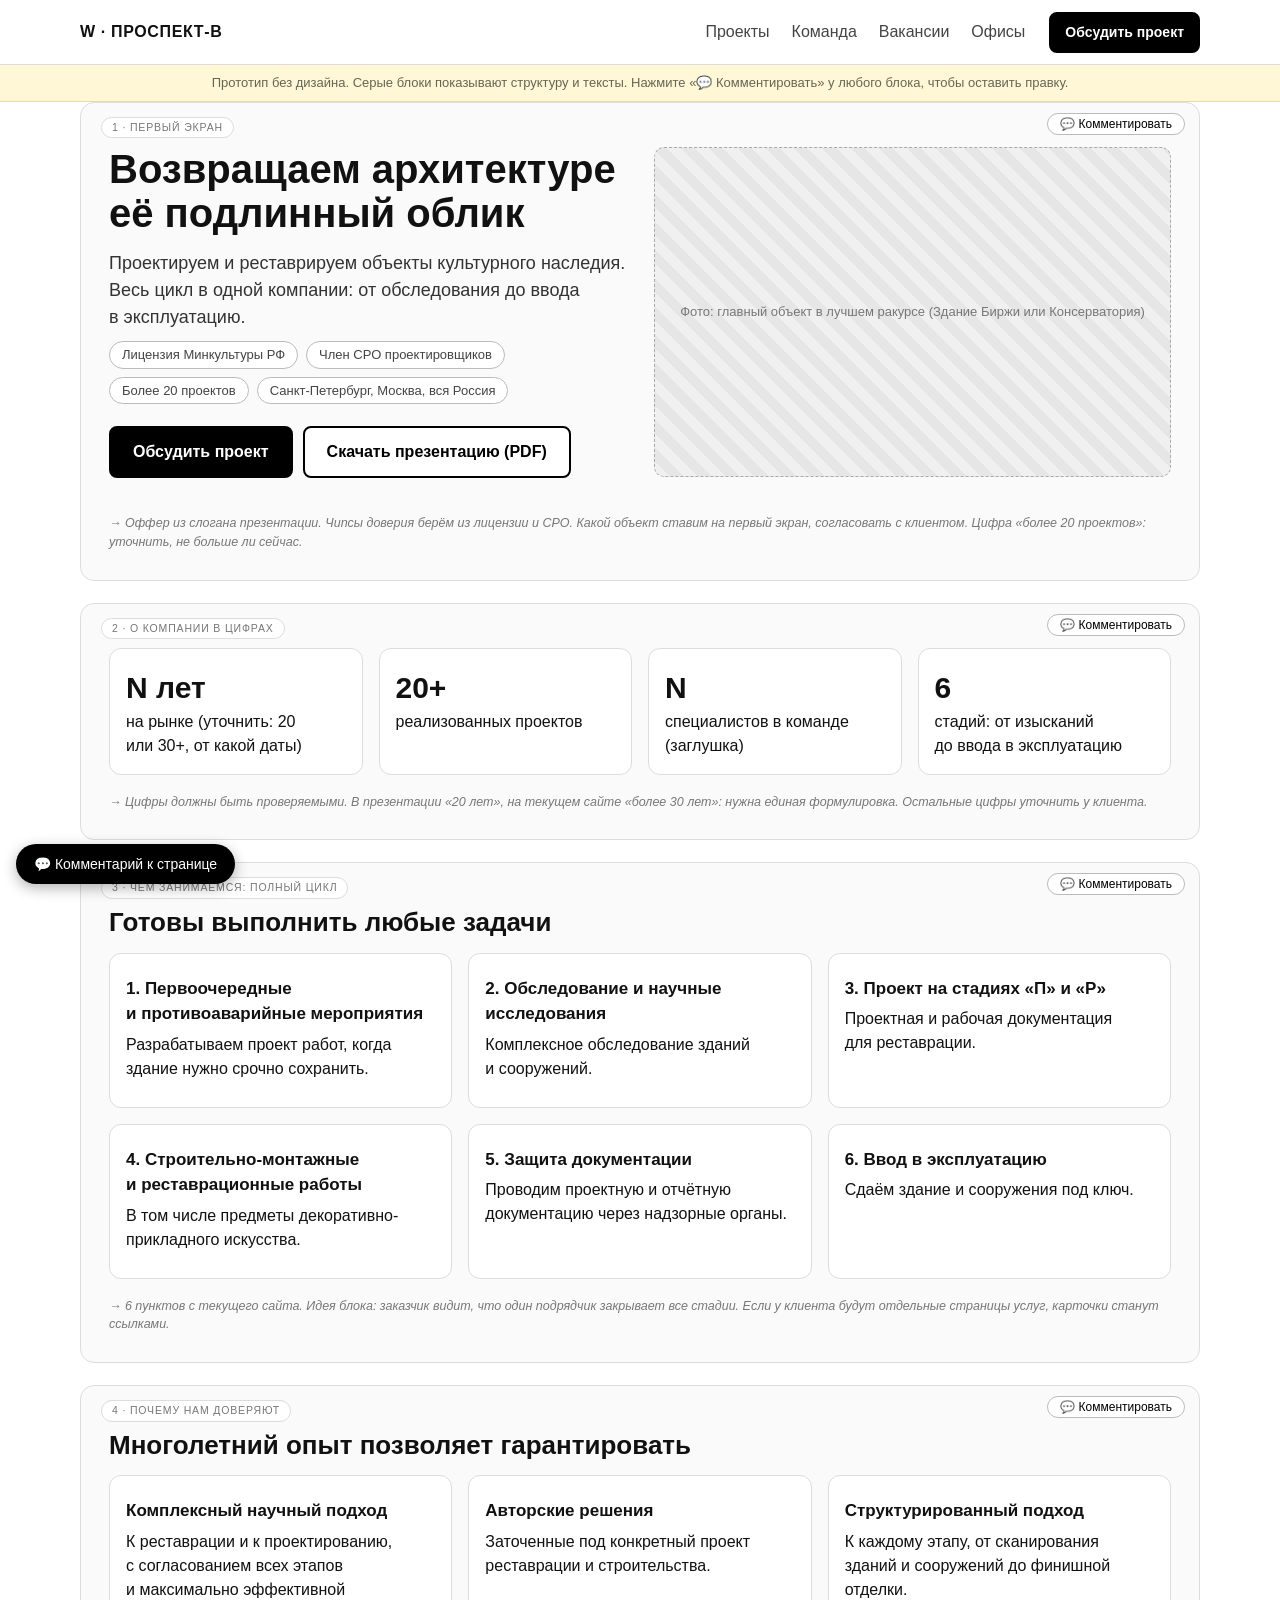
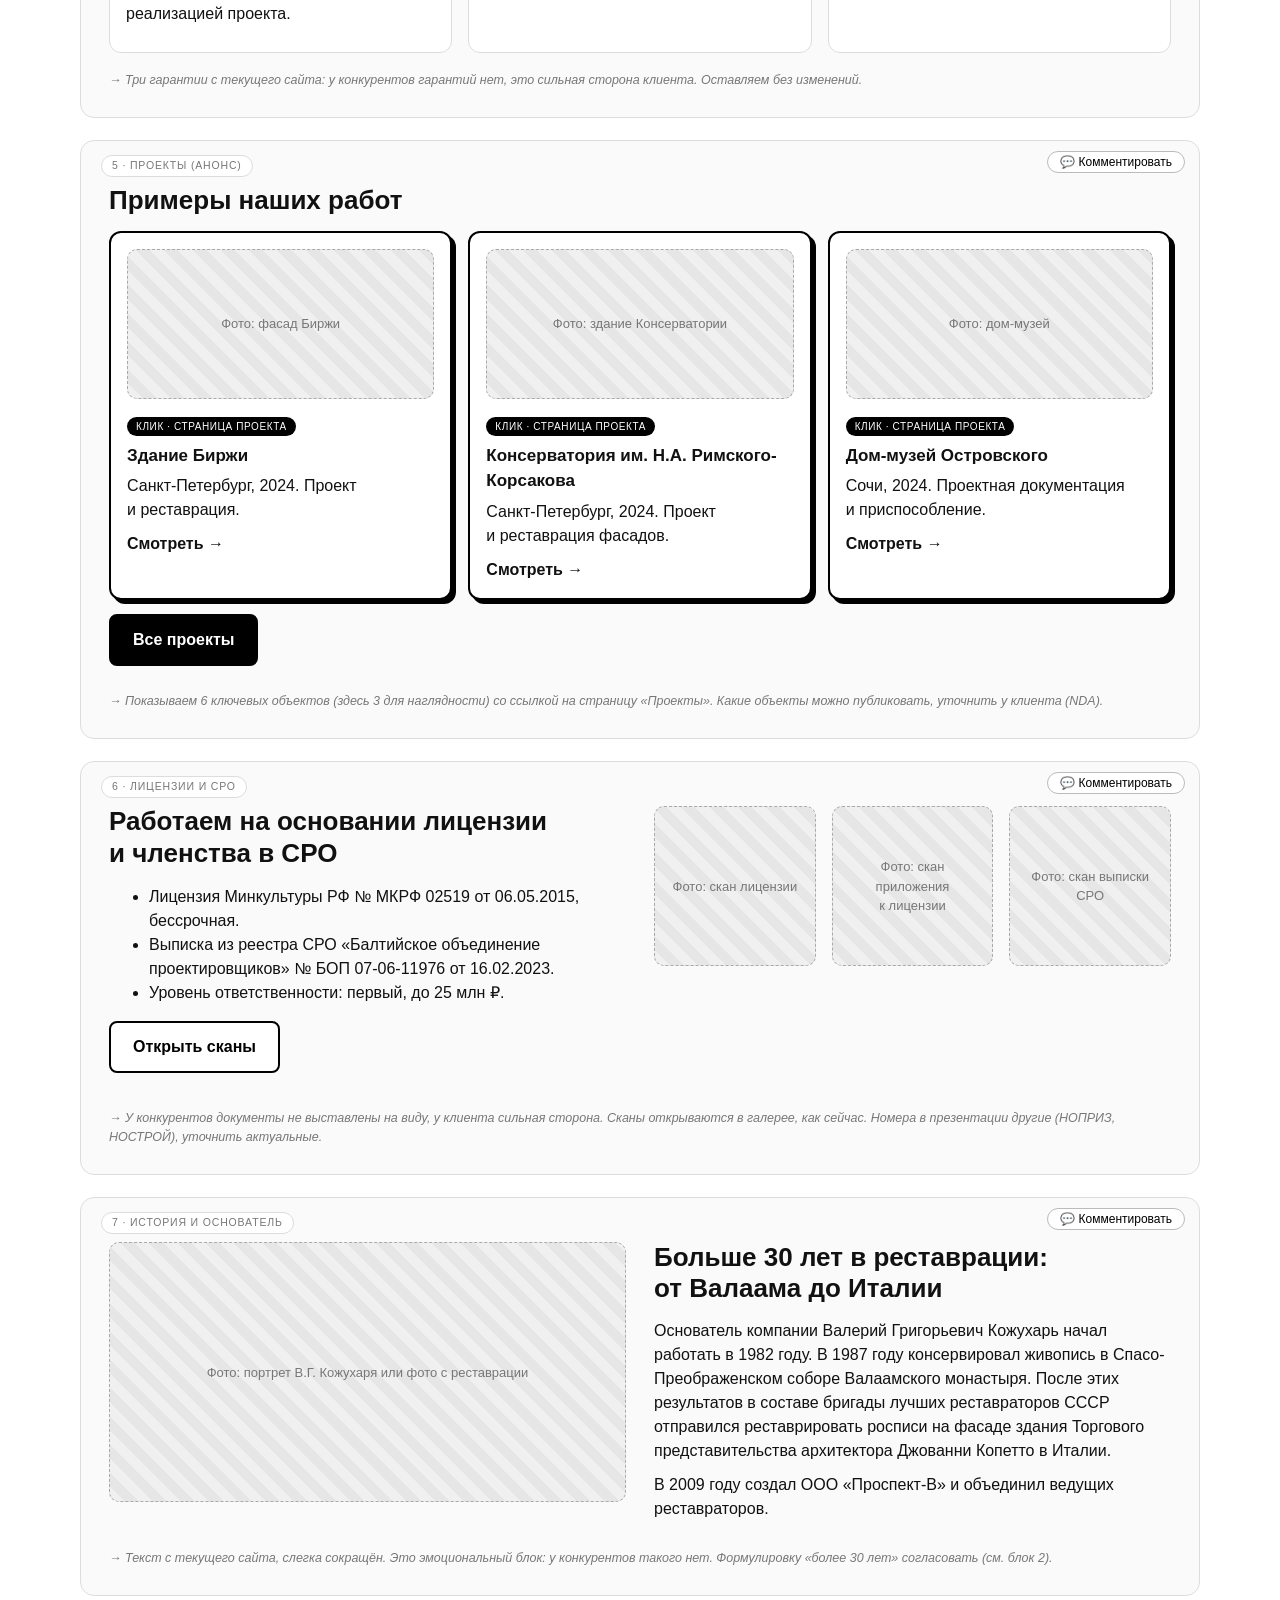
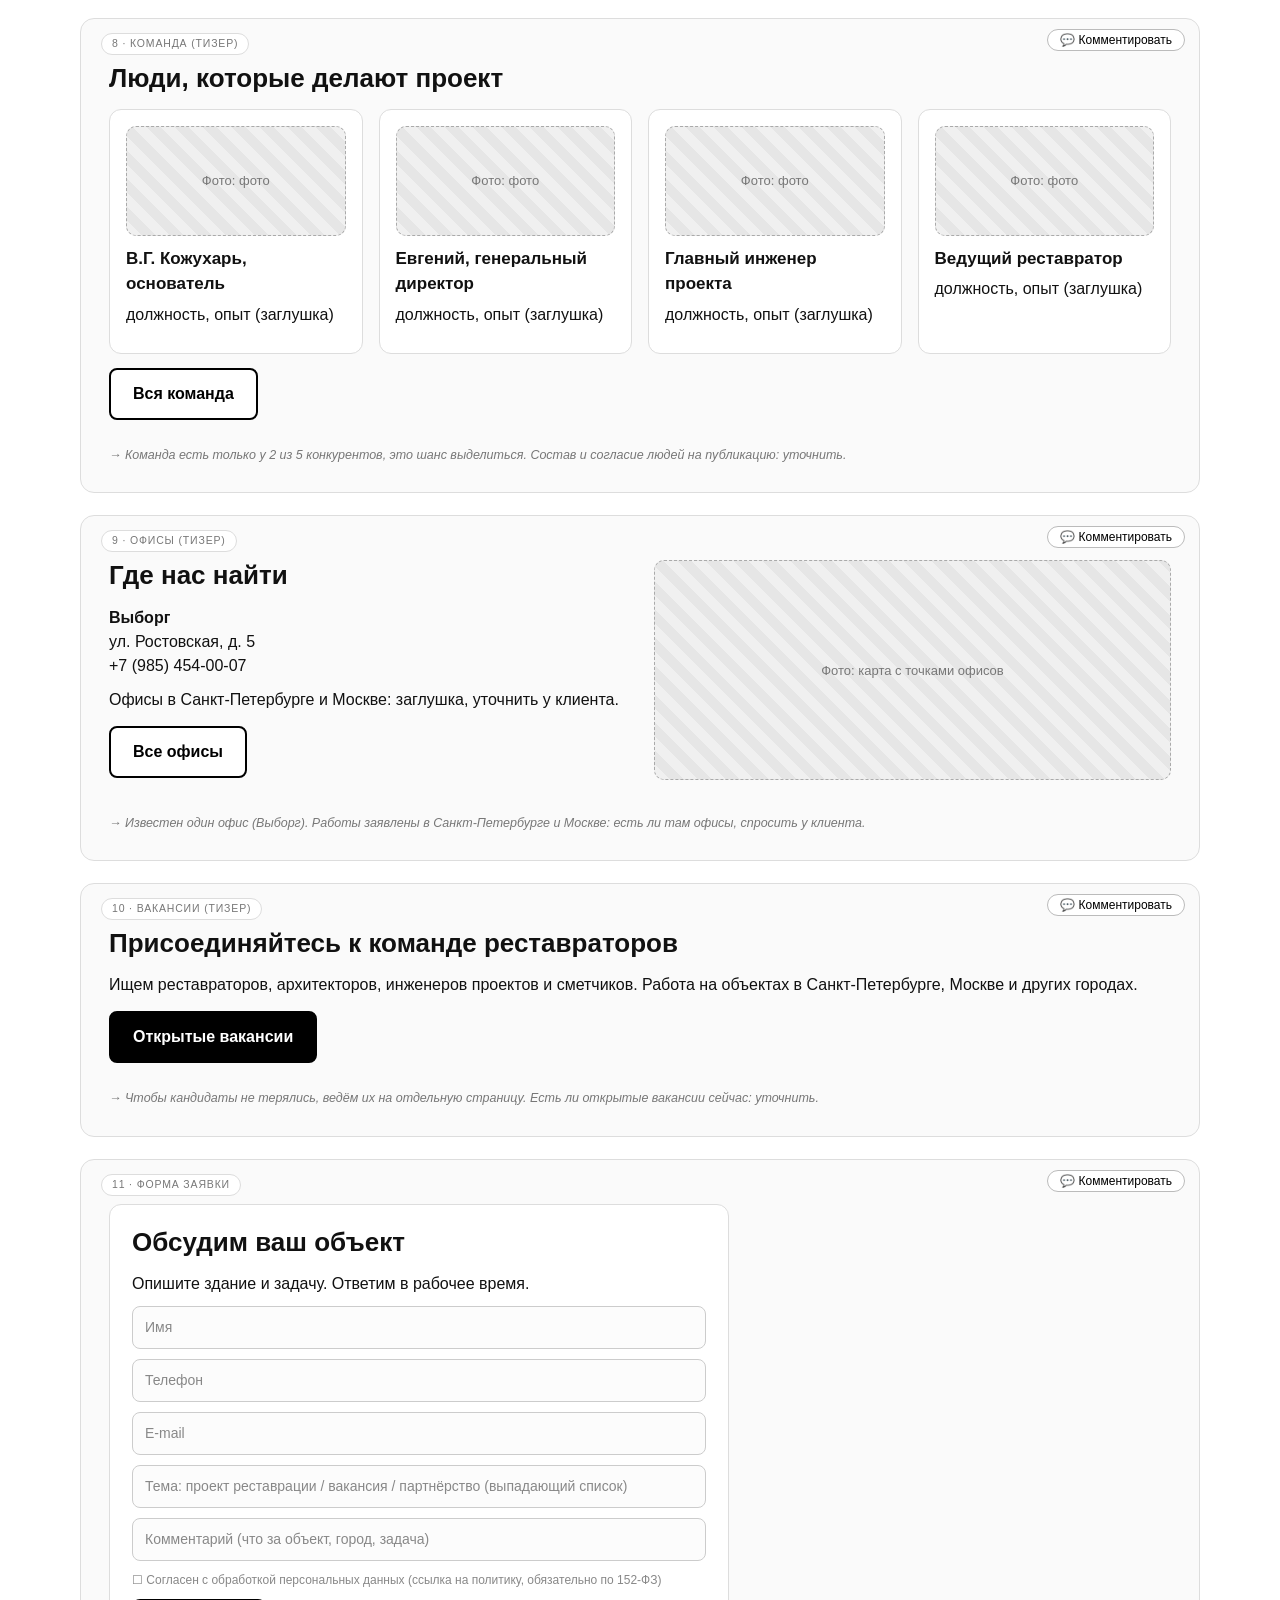
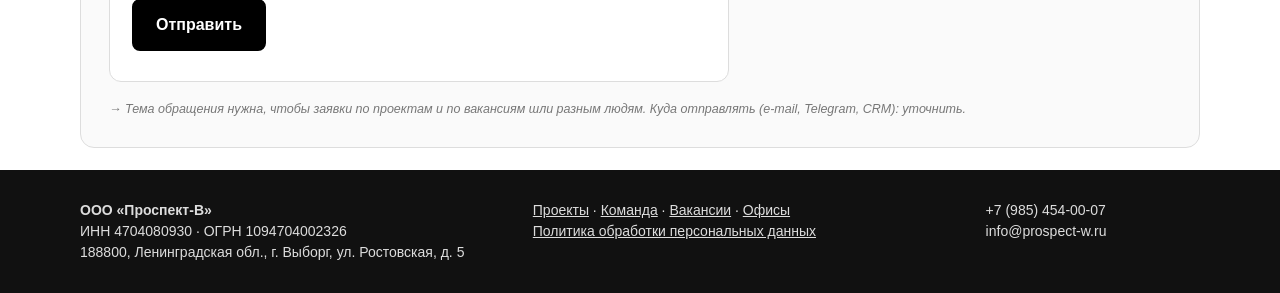
==== index.html @ 263449ca "Прототип сайта ООО Проспект-В (серые блоки) Co-Authored-By: Claude Sonnet 5.5 <noreply@anthropic.com" ====
<!DOCTYPE html>
<html lang="ru"><head><meta charset="utf-8"><meta name="viewport" content="width=device-width, initial-scale=1">
<title>Главная · Прототип «Проспект-В»</title><link rel="stylesheet" href="styles.css"></head>
<body>
<header class="top"><div class="wrap bar">
<a class="logo" href="index.html">W · ПРОСПЕКТ-В</a>
<nav id="nav"><a href="projects.html">Проекты</a><a href="team.html">Команда</a><a href="jobs.html">Вакансии</a><a href="offices.html">Офисы</a></nav>
<a class="btn small" href="#form">Обсудить проект</a>
<button class="burger" type="button" onclick="document.getElementById('nav').classList.toggle('open')">☰</button>
</div></header>
<div class="proto-bar">Прототип без дизайна. Серые блоки показывают структуру и тексты. Нажмите «💬 Комментировать» у любого блока, чтобы оставить правку.</div>
<main class="wrap">
<section class="blk"><span class="sec-label">1 · ПЕРВЫЙ ЭКРАН</span>
<div class="two"><div><h1>Возвращаем архитектуре её подлинный облик</h1>
<p class="lead">Проектируем и реставрируем объекты культурного наследия. Весь цикл в одной компании: от обследования до ввода в эксплуатацию.</p>
<div class="chips"><span class="chip">Лицензия Минкультуры РФ</span><span class="chip">Член СРО проектировщиков</span><span class="chip">Более 20 проектов</span><span class="chip">Санкт-Петербург, Москва, вся Россия</span></div>
<p class="row"><a class="btn" href="#form">Обсудить проект</a><a class="btn ghost" href="#">Скачать презентацию (PDF)</a></p></div><div class="ph" style="min-height:330px">Фото: главный объект в лучшем ракурсе (Здание Биржи или Консерватория)</div></div>
<p class="note">→ Оффер из слогана презентации. Чипсы доверия берём из лицензии и СРО. Какой объект ставим на первый экран, согласовать с клиентом. Цифра «более 20 проектов»: уточнить, не больше ли сейчас.</p>
</section>
<section class="blk"><span class="sec-label">2 · О КОМПАНИИ В ЦИФРАХ</span>
<div class="grid g4"><div class="card"><b class="num">N лет</b>на рынке (уточнить: 20 или 30+, от какой даты)</div><div class="card"><b class="num">20+</b>реализованных проектов</div><div class="card"><b class="num">N</b>специалистов в команде (заглушка)</div><div class="card"><b class="num">6</b>стадий: от изысканий до ввода в эксплуатацию</div></div>
<p class="note">→ Цифры должны быть проверяемыми. В презентации «20 лет», на текущем сайте «более 30 лет»: нужна единая формулировка. Остальные цифры уточнить у клиента.</p>
</section>
<section class="blk"><span class="sec-label">3 · ЧЕМ ЗАНИМАЕМСЯ: ПОЛНЫЙ ЦИКЛ</span>
<h2>Готовы выполнить любые задачи</h2><div class="grid g3"><div class="card"><h3>1. Первоочередные и противоаварийные мероприятия</h3><p>Разрабатываем проект работ, когда здание нужно срочно сохранить.</p></div><div class="card"><h3>2. Обследование и научные исследования</h3><p>Комплексное обследование зданий и сооружений.</p></div><div class="card"><h3>3. Проект на стадиях «П» и «Р»</h3><p>Проектная и рабочая документация для реставрации.</p></div><div class="card"><h3>4. Строительно-монтажные и реставрационные работы</h3><p>В том числе предметы декоративно-прикладного искусства.</p></div><div class="card"><h3>5. Защита документации</h3><p>Проводим проектную и отчётную документацию через надзорные органы.</p></div><div class="card"><h3>6. Ввод в эксплуатацию</h3><p>Сдаём здание и сооружения под ключ.</p></div></div>
<p class="note">→ 6 пунктов с текущего сайта. Идея блока: заказчик видит, что один подрядчик закрывает все стадии. Если у клиента будут отдельные страницы услуг, карточки станут ссылками.</p>
</section>
<section class="blk"><span class="sec-label">4 · ПОЧЕМУ НАМ ДОВЕРЯЮТ</span>
<h2>Многолетний опыт позволяет гарантировать</h2><div class="grid g3"><div class="card"><h3>Комплексный научный подход</h3><p>К реставрации и к проектированию, с согласованием всех этапов и максимально эффективной реализацией проекта.</p></div><div class="card"><h3>Авторские решения</h3><p>Заточенные под конкретный проект реставрации и строительства.</p></div><div class="card"><h3>Структурированный подход</h3><p>К каждому этапу, от сканирования зданий и сооружений до финишной отделки.</p></div></div>
<p class="note">→ Три гарантии с текущего сайта: у конкурентов гарантий нет, это сильная сторона клиента. Оставляем без изменений.</p>
</section>
<section class="blk"><span class="sec-label">5 · ПРОЕКТЫ (АНОНС)</span>
<h2>Примеры наших работ</h2><div class="grid g3"><a class="card click" href="project.html"><div class="ph" style="min-height:150px">Фото: фасад Биржи</div><span class="badge">КЛИК · СТРАНИЦА ПРОЕКТА</span><h3>Здание Биржи</h3><p>Санкт-Петербург, 2024. Проект и реставрация.</p><b>Смотреть →</b></a><a class="card click" href="project.html"><div class="ph" style="min-height:150px">Фото: здание Консерватории</div><span class="badge">КЛИК · СТРАНИЦА ПРОЕКТА</span><h3>Консерватория им. Н.А. Римского-Корсакова</h3><p>Санкт-Петербург, 2024. Проект и реставрация фасадов.</p><b>Смотреть →</b></a><a class="card click" href="project.html"><div class="ph" style="min-height:150px">Фото: дом-музей</div><span class="badge">КЛИК · СТРАНИЦА ПРОЕКТА</span><h3>Дом-музей Островского</h3><p>Сочи, 2024. Проектная документация и приспособление.</p><b>Смотреть →</b></a></div><p class="row"><a class="btn" href="projects.html">Все проекты</a></p>
<p class="note">→ Показываем 6 ключевых объектов (здесь 3 для наглядности) со ссылкой на страницу «Проекты». Какие объекты можно публиковать, уточнить у клиента (NDA).</p>
</section>
<section class="blk"><span class="sec-label">6 · ЛИЦЕНЗИИ И СРО</span>
<div class="two"><div><h2>Работаем на основании лицензии и членства в СРО</h2><ul><li>Лицензия Минкультуры РФ № МКРФ 02519 от 06.05.2015, бессрочная.</li><li>Выписка из реестра СРО «Балтийское объединение проектировщиков» № БОП 07-06-11976 от 16.02.2023.</li><li>Уровень ответственности: первый, до 25 млн ₽.</li></ul><p class="row"><a class="btn ghost" href="#">Открыть сканы</a></p></div><div class="grid g3"><div class="ph" style="min-height:160px">Фото: скан лицензии</div><div class="ph" style="min-height:160px">Фото: скан приложения к лицензии</div><div class="ph" style="min-height:160px">Фото: скан выписки СРО</div></div></div>
<p class="note">→ У конкурентов документы не выставлены на виду, у клиента сильная сторона. Сканы открываются в галерее, как сейчас. Номера в презентации другие (НОПРИЗ, НОСТРОЙ), уточнить актуальные.</p>
</section>
<section class="blk"><span class="sec-label">7 · ИСТОРИЯ И ОСНОВАТЕЛЬ</span>
<div class="two"><div class="ph" style="min-height:260px">Фото: портрет В.Г. Кожухаря или фото с реставрации</div><div><h2>Больше 30 лет в реставрации: от Валаама до Италии</h2><p>Основатель компании Валерий Григорьевич Кожухарь начал работать в 1982 году. В 1987 году консервировал живопись в Спасо-Преображенском соборе Валаамского монастыря. После этих результатов в составе бригады лучших реставраторов СССР отправился реставрировать росписи на фасаде здания Торгового представительства архитектора Джованни Копетто в Италии.</p><p>В 2009 году создал ООО «Проспект-В» и объединил ведущих реставраторов.</p></div></div>
<p class="note">→ Текст с текущего сайта, слегка сокращён. Это эмоциональный блок: у конкурентов такого нет. Формулировку «более 30 лет» согласовать (см. блок 2).</p>
</section>
<section class="blk"><span class="sec-label">8 · КОМАНДА (ТИЗЕР)</span>
<h2>Люди, которые делают проект</h2><div class="grid g4"><div class="card"><div class="ph" style="min-height:110px">Фото: фото</div><h3>В.Г. Кожухарь, основатель</h3><p>должность, опыт (заглушка)</p></div><div class="card"><div class="ph" style="min-height:110px">Фото: фото</div><h3>Евгений, генеральный директор</h3><p>должность, опыт (заглушка)</p></div><div class="card"><div class="ph" style="min-height:110px">Фото: фото</div><h3>Главный инженер проекта</h3><p>должность, опыт (заглушка)</p></div><div class="card"><div class="ph" style="min-height:110px">Фото: фото</div><h3>Ведущий реставратор</h3><p>должность, опыт (заглушка)</p></div></div><p class="row"><a class="btn ghost" href="team.html">Вся команда</a></p>
<p class="note">→ Команда есть только у 2 из 5 конкурентов, это шанс выделиться. Состав и согласие людей на публикацию: уточнить.</p>
</section>
<section class="blk"><span class="sec-label">9 · ОФИСЫ (ТИЗЕР)</span>
<div class="two"><div><h2>Где нас найти</h2><p><b>Выборг</b><br>ул. Ростовская, д. 5<br>+7 (985) 454-00-07</p><p>Офисы в Санкт-Петербурге и Москве: заглушка, уточнить у клиента.</p><p class="row"><a class="btn ghost" href="offices.html">Все офисы</a></p></div><div class="ph" style="min-height:220px">Фото: карта с точками офисов</div></div>
<p class="note">→ Известен один офис (Выборг). Работы заявлены в Санкт-Петербурге и Москве: есть ли там офисы, спросить у клиента.</p>
</section>
<section class="blk"><span class="sec-label">10 · ВАКАНСИИ (ТИЗЕР)</span>
<h2>Присоединяйтесь к команде реставраторов</h2><p>Ищем реставраторов, архитекторов, инженеров проектов и сметчиков. Работа на объектах в Санкт-Петербурге, Москве и других городах.</p><p class="row"><a class="btn" href="jobs.html">Открытые вакансии</a></p>
<p class="note">→ Чтобы кандидаты не терялись, ведём их на отдельную страницу. Есть ли открытые вакансии сейчас: уточнить.</p>
</section>
<section class="blk"><span class="sec-label">11 · ФОРМА ЗАЯВКИ</span>
<div class="form" id="form"><h2>Обсудим ваш объект</h2><p>Опишите здание и задачу. Ответим в рабочее время.</p><div class="fld">Имя</div><div class="fld">Телефон</div><div class="fld">E-mail</div><div class="fld">Тема: проект реставрации / вакансия / партнёрство (выпадающий список)</div><div class="fld">Комментарий (что за объект, город, задача)</div><div class="fld small">☐ Согласен с обработкой персональных данных (ссылка на политику, обязательно по 152-ФЗ)</div><a class="btn" href="#">Отправить</a></div>
<p class="note">→ Тема обращения нужна, чтобы заявки по проектам и по вакансиям шли разным людям. Куда отправлять (e-mail, Telegram, CRM): уточнить.</p>
</section>

</main>
<footer class="foot"><div class="wrap">
<div><b>ООО «Проспект-В»</b><br>ИНН 4704080930 · ОГРН 1094704002326<br>188800, Ленинградская обл., г. Выборг, ул. Ростовская, д. 5</div>
<div><a href="projects.html">Проекты</a> · <a href="team.html">Команда</a> · <a href="jobs.html">Вакансии</a> · <a href="offices.html">Офисы</a><br><a href="#">Политика обработки персональных данных</a></div>
<div>+7 (985) 454-00-07<br>info@prospect-w.ru</div>
</div></footer>
<script src="comments.js"></script>
</body></html>
---- styles.css ----
*{box-sizing:border-box}
body{margin:0;font:16px/1.5 Arial,Helvetica,sans-serif;color:#111;background:#fff}
a{color:inherit}
.wrap{max-width:1160px;margin:0 auto;padding:0 20px}
.top{border-bottom:1px solid #ddd;position:sticky;top:0;background:#fff;z-index:20}
.bar{display:flex;align-items:center;gap:24px;height:64px}
.logo{font-weight:700;letter-spacing:.04em;text-decoration:none}
nav{display:flex;gap:22px;margin-left:auto}
nav a{text-decoration:none;color:#444}nav a.on{color:#000;border-bottom:2px solid #000}
.burger{display:none;border:1px solid #111;background:#fff;font-size:20px;padding:2px 10px}
.proto-bar{background:#fff7d6;border-bottom:1px solid #e8dc9a;font-size:13px;padding:8px 20px;text-align:center;color:#665}
main{padding:24px 20px 60px}
.blk{position:relative;background:#fafafa;border:1px solid #ddd;border-radius:14px;padding:44px 28px 28px;margin:0 0 22px}
.sec-label{position:absolute;top:14px;left:20px;font-size:10.5px;letter-spacing:.08em;text-transform:uppercase;color:#777;background:#fff;border:1px solid #ddd;border-radius:20px;padding:2px 10px}
.note{font-style:italic;font-size:12.5px;color:#777;margin:18px 0 0}
h1{font-size:40px;line-height:1.12;margin:0 0 14px}
h2{font-size:26px;line-height:1.2;margin:0 0 14px}
h3{font-size:17px;margin:6px 0}
p{margin:0 0 10px}.lead{font-size:18px;color:#333}
.two{display:grid;grid-template-columns:1fr 1fr;gap:28px;align-items:start}
.grid{display:grid;gap:16px}.g3{grid-template-columns:repeat(3,1fr)}.g4{grid-template-columns:repeat(4,1fr)}
.card{background:#fff;border:1px solid #ddd;border-radius:12px;padding:16px}
.card.click{display:block;text-decoration:none;border:2px solid #000;box-shadow:4px 4px 0 #000;transition:transform .15s;position:relative}
.card.click:hover{transform:translate(-2px,-2px)}
.badge{display:inline-block;font-size:10px;letter-spacing:.06em;background:#000;color:#fff;border-radius:20px;padding:2px 9px;margin-top:8px}
.card.click b{display:block;margin-top:8px}
.ph{background:repeating-linear-gradient(45deg,#f0f0f0,#f0f0f0 10px,#e6e6e6 10px,#e6e6e6 20px);border:1px dashed #aaa;border-radius:10px;color:#777;font-size:13px;display:flex;align-items:center;justify-content:center;text-align:center;padding:12px;margin-bottom:10px}
.btn{display:inline-block;background:#000;color:#fff;text-decoration:none;padding:12px 22px;border-radius:8px;font-weight:700;margin:0 10px 8px 0;border:2px solid #000}
.btn.ghost{background:#fff;color:#000}.btn.small{padding:8px 14px;font-size:14px;margin:0}
.chips{margin:10px 0 14px}.chip{display:inline-block;border:1px solid #bbb;border-radius:20px;padding:3px 12px;font-size:13px;margin:0 8px 8px 0;background:#fff;color:#444}
.num{display:block;font-size:30px}
.steps{display:grid;grid-template-columns:repeat(5,1fr);gap:12px}
.row{margin-top:14px}
.form{background:#fff;border:1px solid #ddd;border-radius:12px;padding:22px;max-width:620px}
.fld{border:1px solid #ccc;border-radius:8px;padding:10px 12px;margin-bottom:10px;color:#888;font-size:14px;background:#fcfcfc}.fld.small{border:none;background:none;padding:0;font-size:12px}
.row-card{display:flex;align-items:center;gap:16px;margin-bottom:10px}.row-card>div{flex:1}.row-card p{margin:0;color:#555}
.stack .card{margin-bottom:12px}.crumbs{margin-bottom:6px}
.tbl{width:100%;border-collapse:collapse;background:#fff}.tbl td{border:1px solid #ddd;padding:8px 12px}.tbl td:first-child{width:35%;color:#666}
.foot{background:#111;color:#ddd;padding:30px 0;font-size:14px}.foot .wrap{display:grid;grid-template-columns:2fr 2fr 1fr;gap:24px}
/* комментарии */
.cmt-btn{position:absolute;top:10px;right:14px;border:1px solid #bbb;background:#fff;border-radius:20px;font-size:12px;padding:3px 12px;cursor:pointer}
.cmt-btn:hover{border-color:#000}
.cmt-fab{position:fixed;left:16px;bottom:16px;z-index:50;background:#000;color:#fff;border:none;border-radius:24px;padding:12px 18px;font-size:14px;cursor:pointer;box-shadow:0 4px 14px rgba(0,0,0,.3)}
.cmt-form{margin-top:14px;background:#fff;border:1px solid #000;border-radius:10px;padding:12px}
.cmt-form textarea{width:100%;border:1px solid #ccc;border-radius:8px;padding:8px;font:inherit}
.cmt-row{margin-top:8px;display:flex;gap:14px;align-items:center}.cmt-row button{background:#000;color:#fff;border:none;border-radius:8px;padding:8px 16px;cursor:pointer}
.cmt-x{color:#777;cursor:pointer;font-size:13px}
.cmt-item{margin-top:10px;background:#fff7d6;border:1px solid #e8dc9a;border-radius:8px;padding:8px 12px;font-size:14px}.cmt-item span{font-size:11px;color:#887}.cmt-item p{margin:2px 0 0}
#cmt-page-panel{background:#fff7d6;border:1px solid #e8dc9a;border-radius:12px;padding:14px;margin-bottom:20px}.cmt-panel-title{font-weight:700;margin-bottom:6px}
@media(max-width:820px){
 nav{display:none;position:absolute;top:64px;left:0;right:0;background:#fff;border-bottom:1px solid #ddd;flex-direction:column;padding:12px 20px;gap:12px}nav.open{display:flex}
 .burger{display:block;margin-left:auto}.bar .btn.small{display:none}
 .two,.g3,.g4,.steps,.foot .wrap{grid-template-columns:1fr}
 h1{font-size:30px}.row-card{flex-wrap:wrap}
}
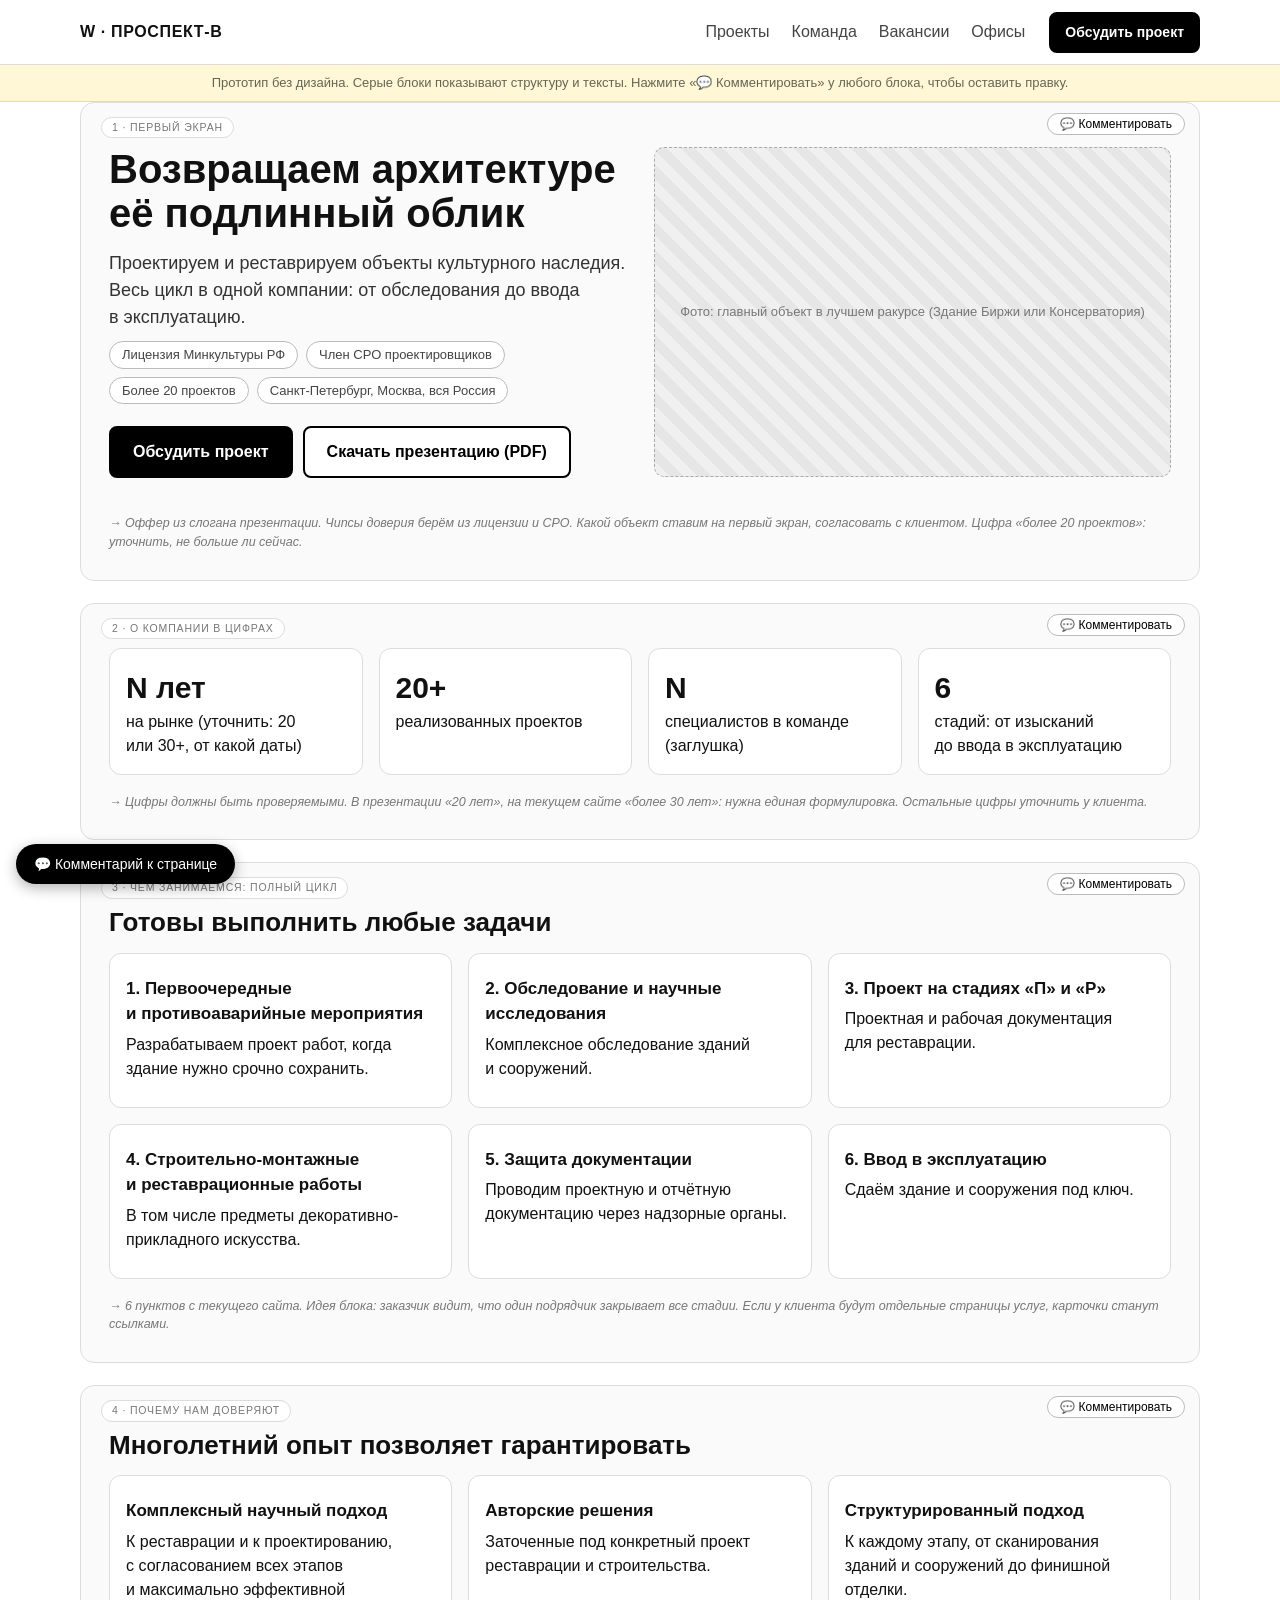
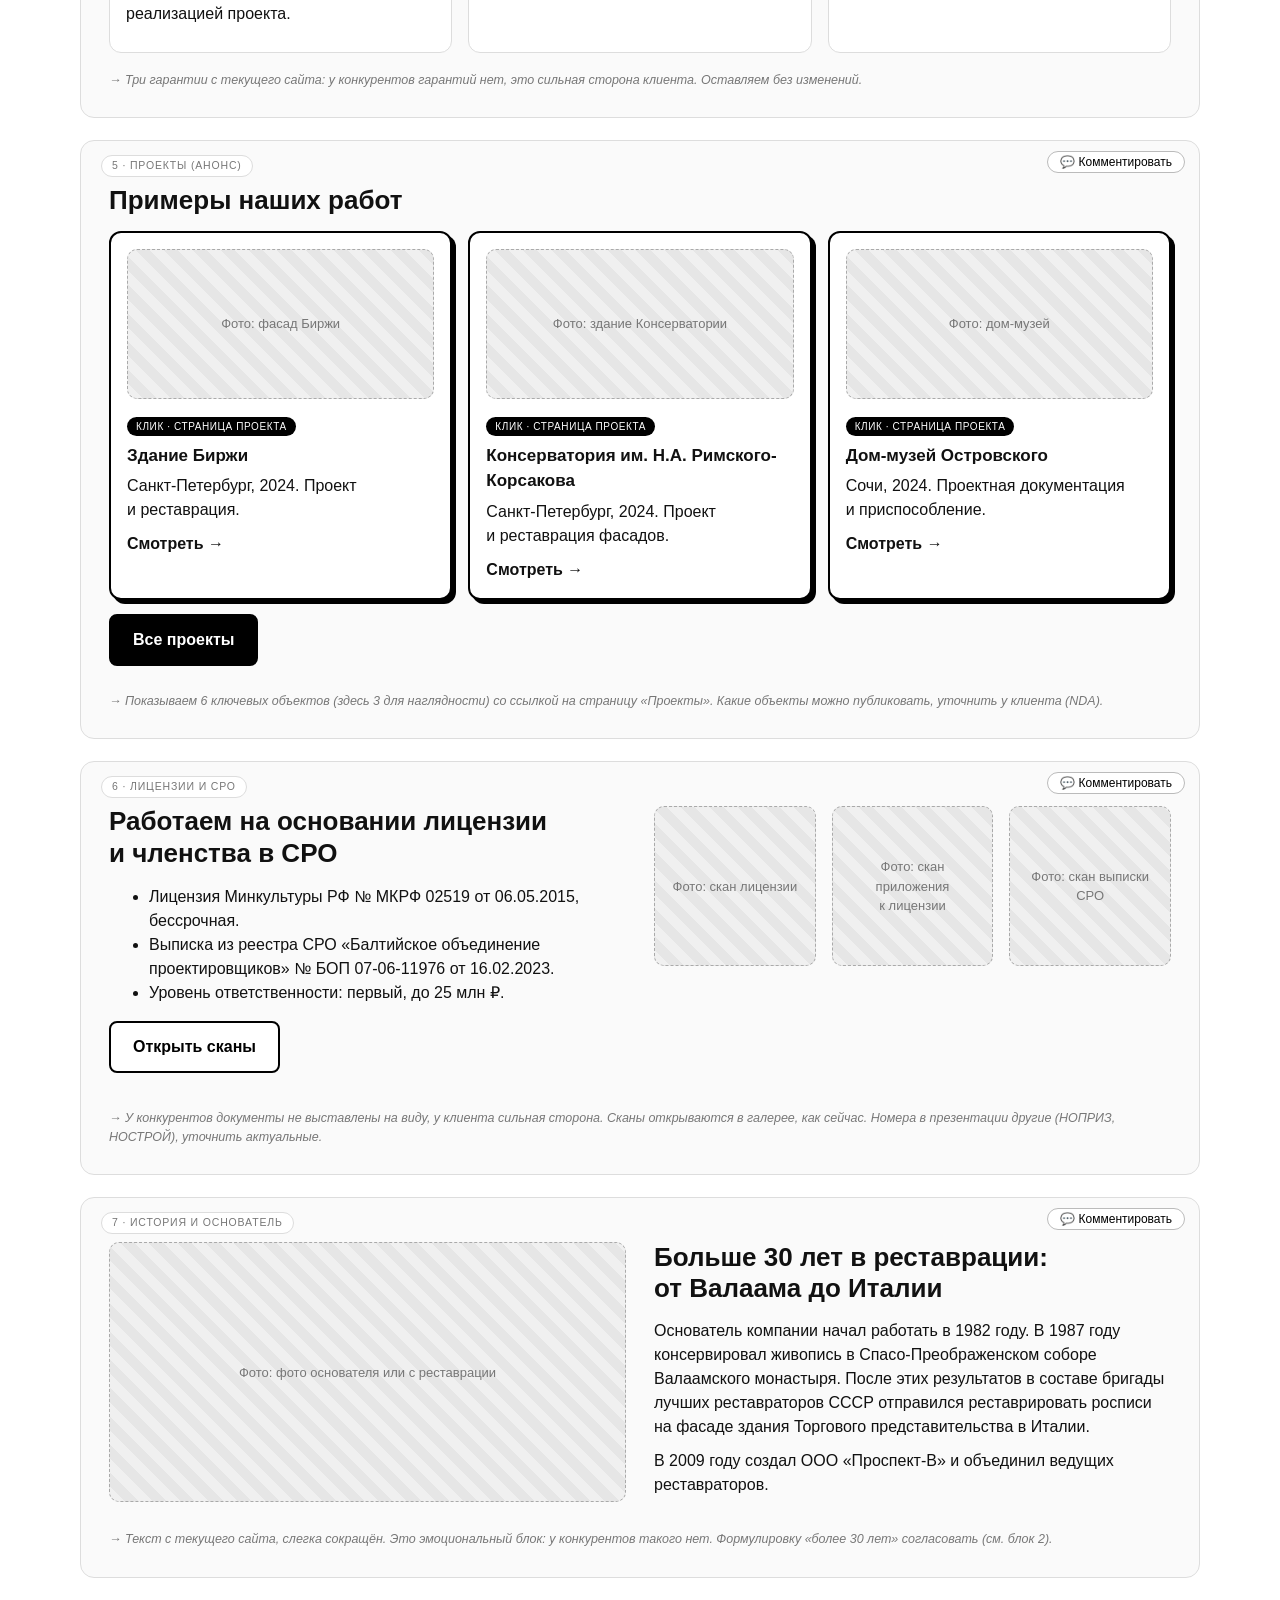
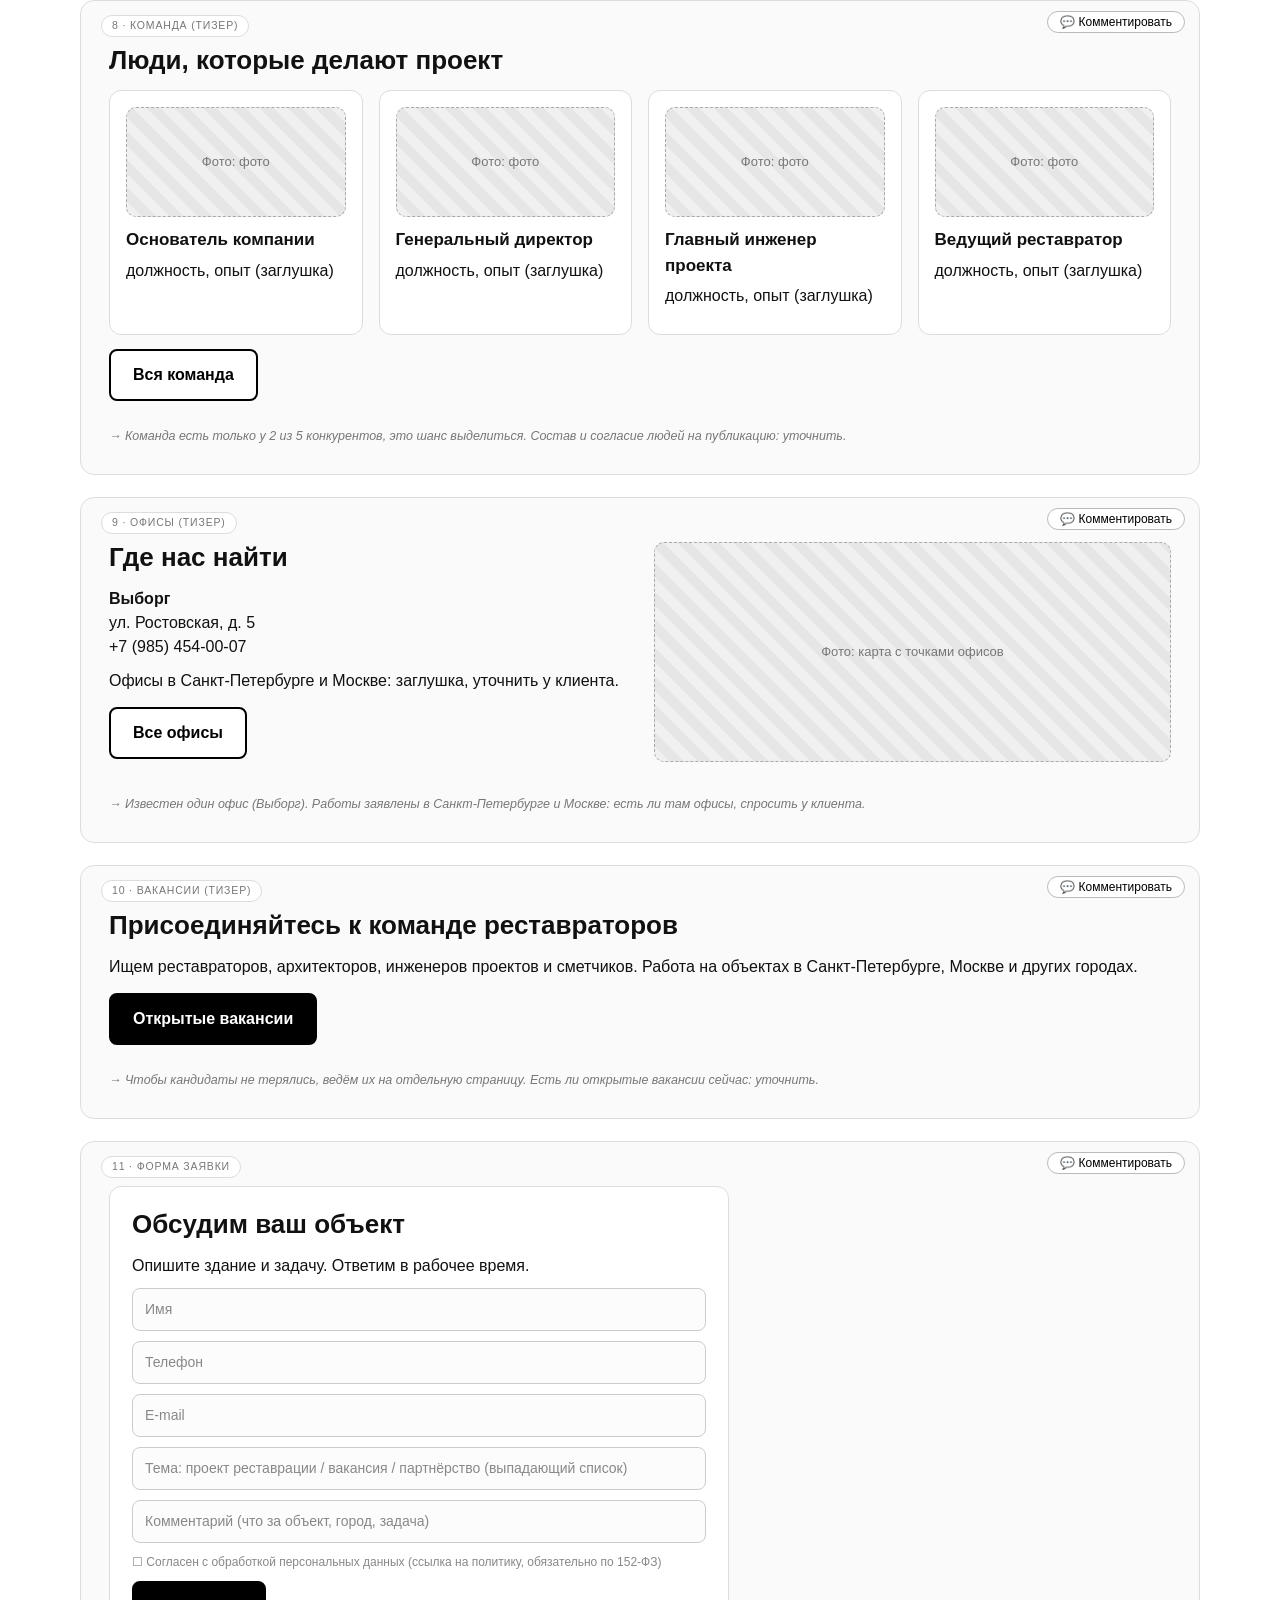
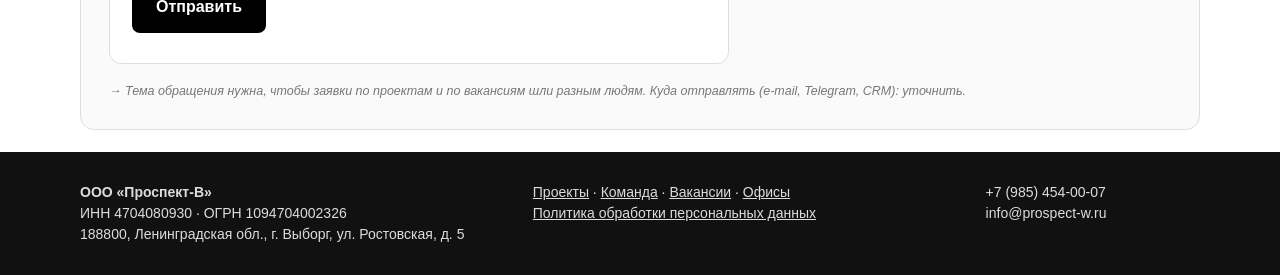
==== commit fa078e41: "Убраны имена и фамилии сотрудников с сайта Co-Authored-By: Claude Sonnet 5.5 <noreply@anthropic.com>" ====
--- a/index.html
+++ b/index.html
@@ -38,11 +38,11 @@
 <p class="note">→ У конкурентов документы не выставлены на виду, у клиента сильная сторона. Сканы открываются в галерее, как сейчас. Номера в презентации другие (НОПРИЗ, НОСТРОЙ), уточнить актуальные.</p>
 </section>
 <section class="blk"><span class="sec-label">7 · ИСТОРИЯ И ОСНОВАТЕЛЬ</span>
-<div class="two"><div class="ph" style="min-height:260px">Фото: портрет В.Г. Кожухаря или фото с реставрации</div><div><h2>Больше 30 лет в реставрации: от Валаама до Италии</h2><p>Основатель компании Валерий Григорьевич Кожухарь начал работать в 1982 году. В 1987 году консервировал живопись в Спасо-Преображенском соборе Валаамского монастыря. После этих результатов в составе бригады лучших реставраторов СССР отправился реставрировать росписи на фасаде здания Торгового представительства архитектора Джованни Копетто в Италии.</p><p>В 2009 году создал ООО «Проспект-В» и объединил ведущих реставраторов.</p></div></div>
+<div class="two"><div class="ph" style="min-height:260px">Фото: фото основателя или с реставрации</div><div><h2>Больше 30 лет в реставрации: от Валаама до Италии</h2><p>Основатель компании начал работать в 1982 году. В 1987 году консервировал живопись в Спасо-Преображенском соборе Валаамского монастыря. После этих результатов в составе бригады лучших реставраторов СССР отправился реставрировать росписи на фасаде здания Торгового представительства в Италии.</p><p>В 2009 году создал ООО «Проспект-В» и объединил ведущих реставраторов.</p></div></div>
 <p class="note">→ Текст с текущего сайта, слегка сокращён. Это эмоциональный блок: у конкурентов такого нет. Формулировку «более 30 лет» согласовать (см. блок 2).</p>
 </section>
 <section class="blk"><span class="sec-label">8 · КОМАНДА (ТИЗЕР)</span>
-<h2>Люди, которые делают проект</h2><div class="grid g4"><div class="card"><div class="ph" style="min-height:110px">Фото: фото</div><h3>В.Г. Кожухарь, основатель</h3><p>должность, опыт (заглушка)</p></div><div class="card"><div class="ph" style="min-height:110px">Фото: фото</div><h3>Евгений, генеральный директор</h3><p>должность, опыт (заглушка)</p></div><div class="card"><div class="ph" style="min-height:110px">Фото: фото</div><h3>Главный инженер проекта</h3><p>должность, опыт (заглушка)</p></div><div class="card"><div class="ph" style="min-height:110px">Фото: фото</div><h3>Ведущий реставратор</h3><p>должность, опыт (заглушка)</p></div></div><p class="row"><a class="btn ghost" href="team.html">Вся команда</a></p>
+<h2>Люди, которые делают проект</h2><div class="grid g4"><div class="card"><div class="ph" style="min-height:110px">Фото: фото</div><h3>Основатель компании</h3><p>должность, опыт (заглушка)</p></div><div class="card"><div class="ph" style="min-height:110px">Фото: фото</div><h3>Генеральный директор</h3><p>должность, опыт (заглушка)</p></div><div class="card"><div class="ph" style="min-height:110px">Фото: фото</div><h3>Главный инженер проекта</h3><p>должность, опыт (заглушка)</p></div><div class="card"><div class="ph" style="min-height:110px">Фото: фото</div><h3>Ведущий реставратор</h3><p>должность, опыт (заглушка)</p></div></div><p class="row"><a class="btn ghost" href="team.html">Вся команда</a></p>
 <p class="note">→ Команда есть только у 2 из 5 конкурентов, это шанс выделиться. Состав и согласие людей на публикацию: уточнить.</p>
 </section>
 <section class="blk"><span class="sec-label">9 · ОФИСЫ (ТИЗЕР)</span>
